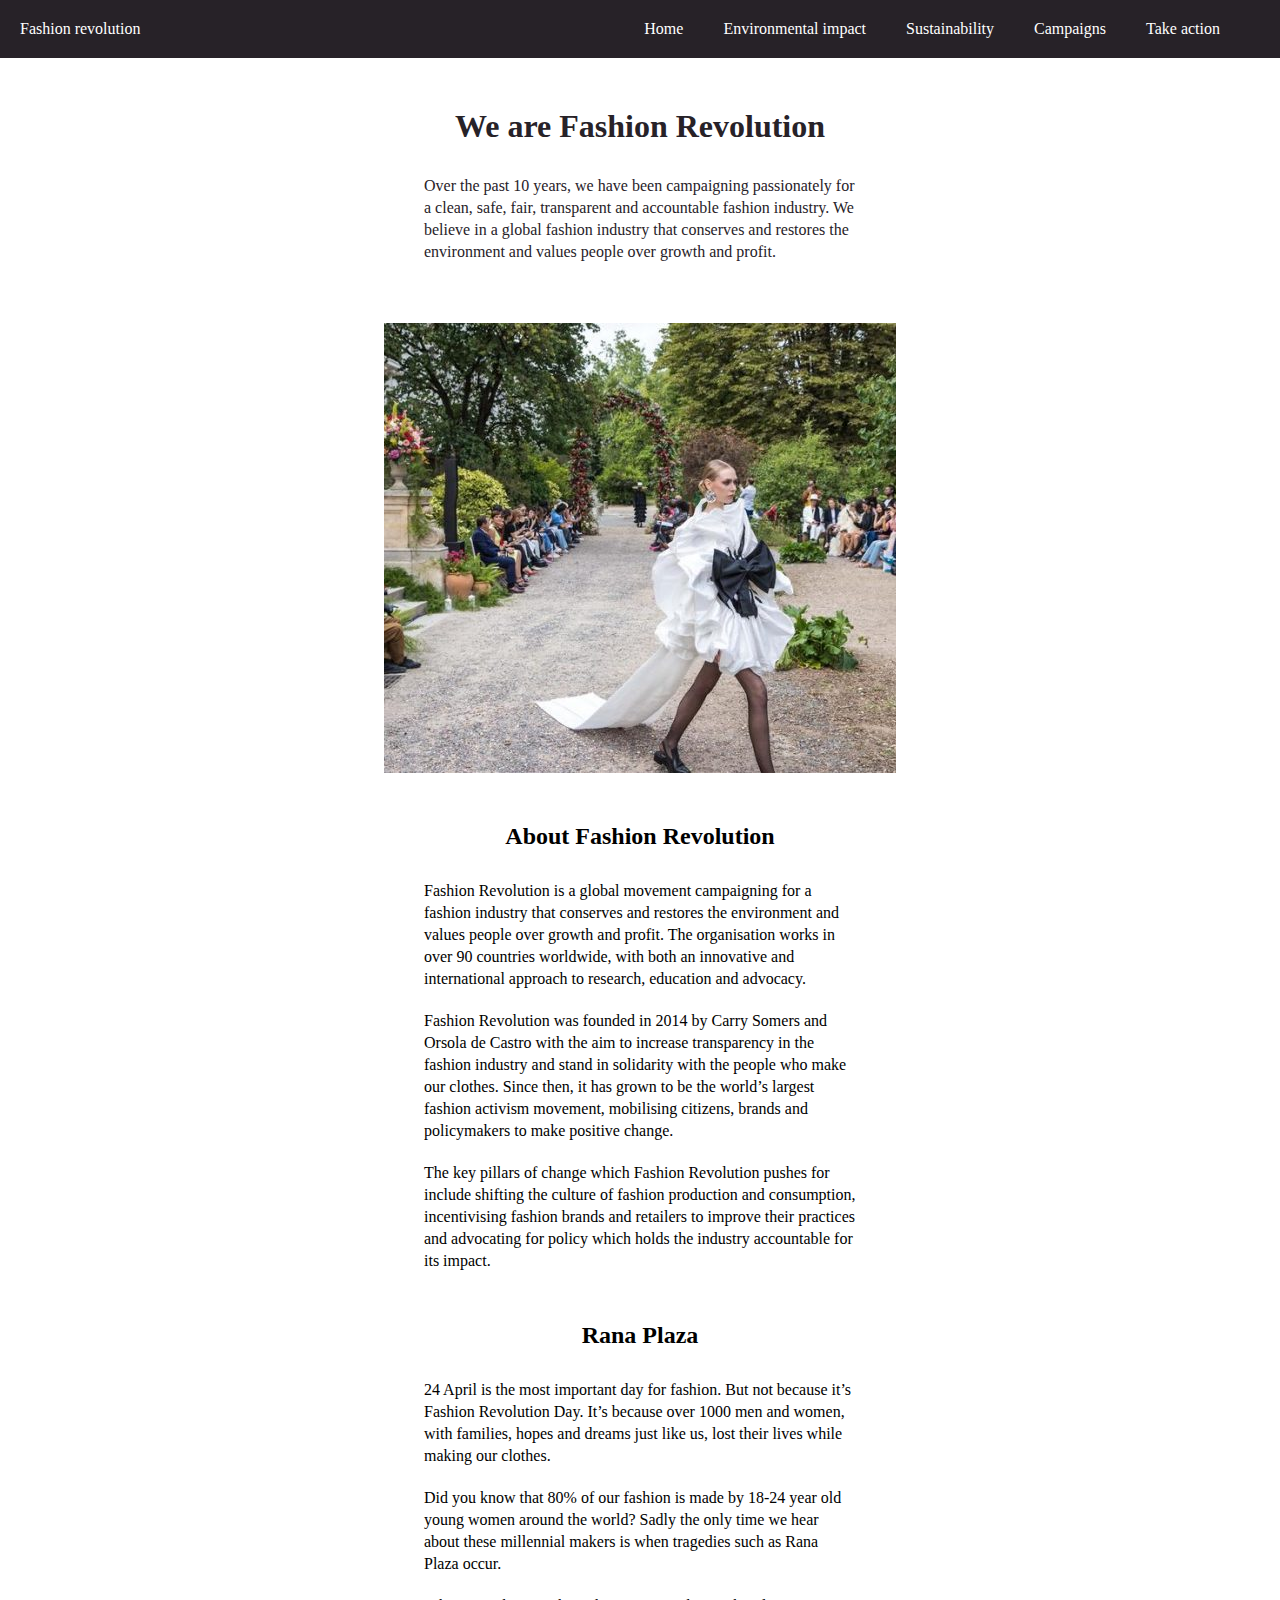
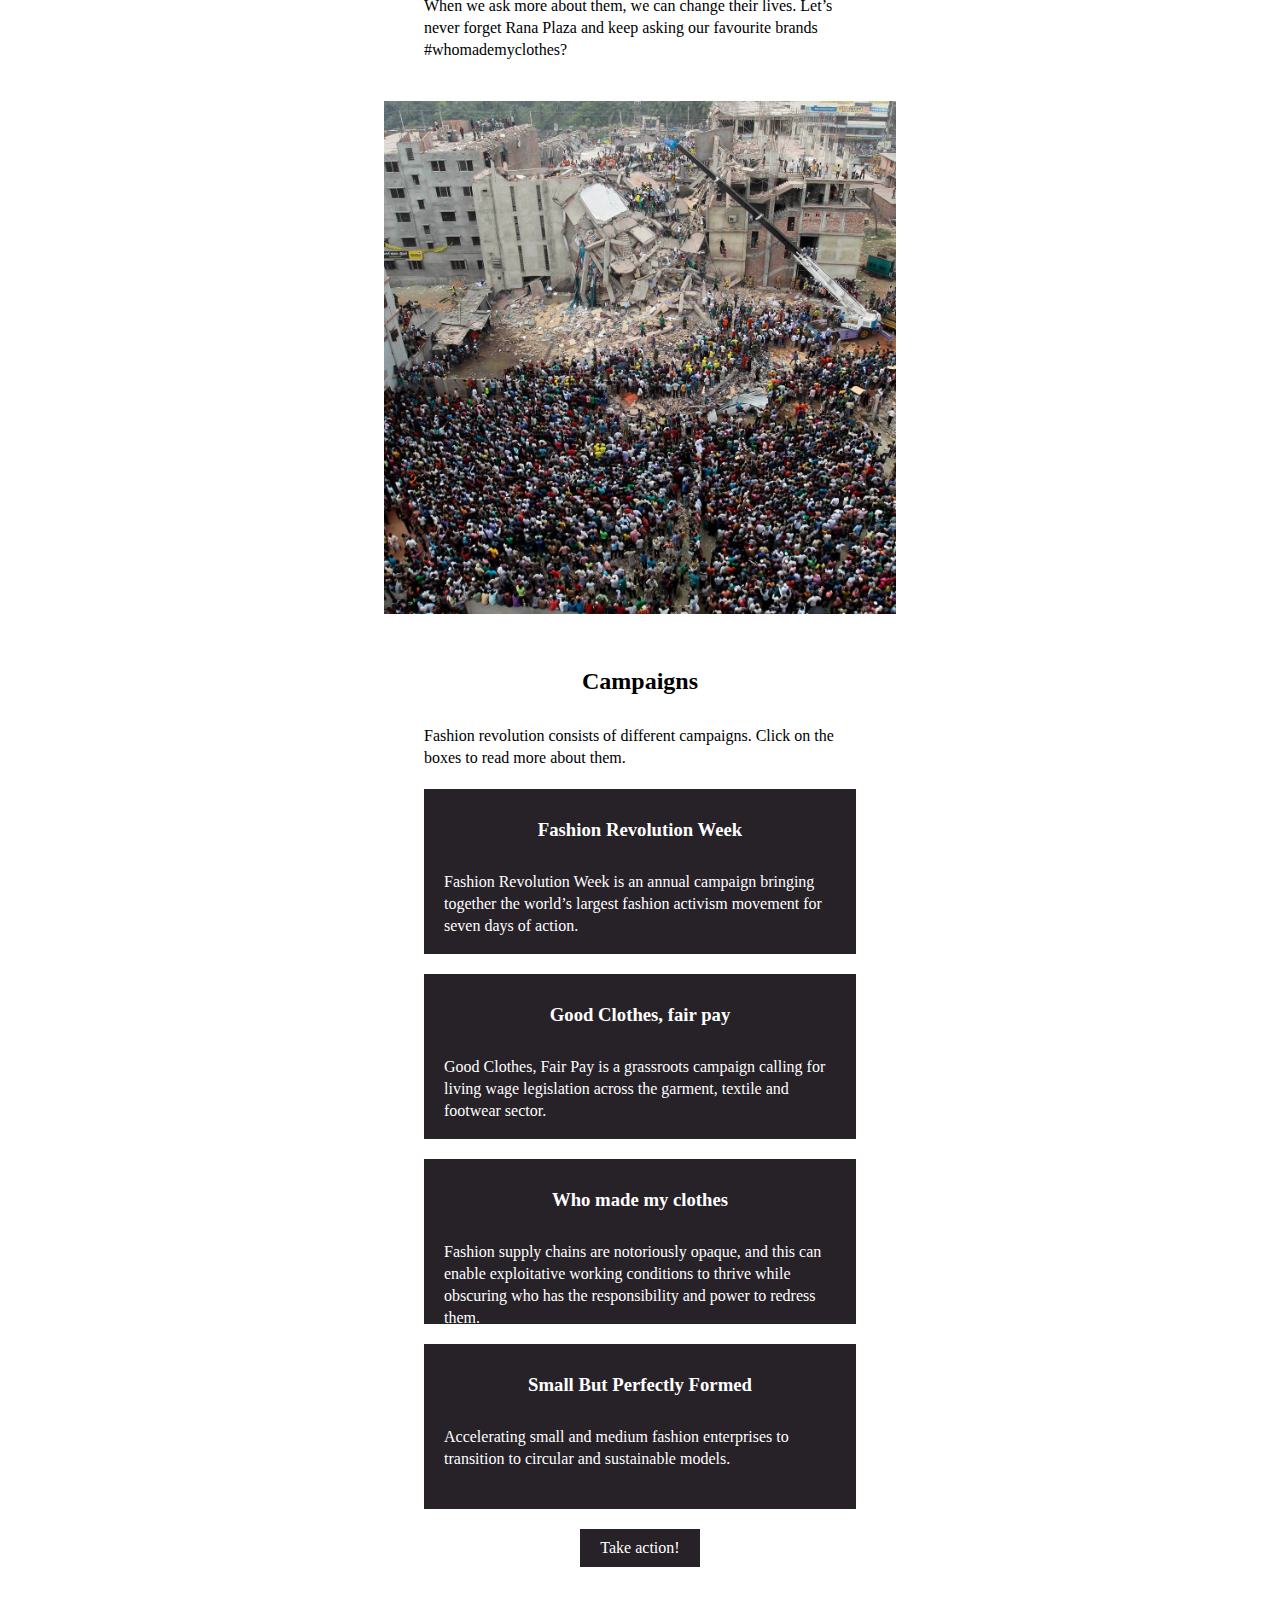
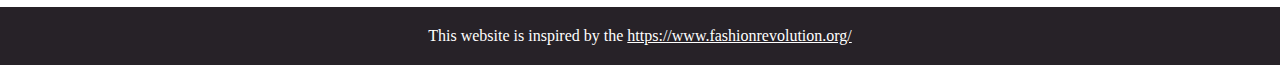
==== index.html @ 6d73a269 "first upload" ====
<!DOCTYPE html>
<html lang="en">
  <head>
    <meta charset="UTF-8">
    <meta http-equiv="X-UA-Compatible" content="IE=edge">
    <meta name="viewport" content="width=device-width, initial-scale=1.0">
    <link rel="stylesheet" href="assets/style/index.css">
    <title>Fashion Revolution</title>
    <meta name="description" content="Fashion revolution home page">
  </head>
  <body>
    <!-- skip to main content -->
    <a class="skip-to-content" href="#content">Skip to main</a>

    <header>
      <div>Fashion revolution</div>
      <nav>
        <!-- inspiration: https://polypane.app/blog/the-perfect-responsive-menu/ -->
        <div class="right">
          <button aria-expanded="false" aria-controls="menu" id="menu-btn">
            menu
          </button>
        </div>
        <ul id="menu" role="navigation" hidden>
          <li><a href="#">Home</a></li>
          <li class="hidden">
            <a href="environmental_impact.html">Environmental impact</a>
          </li>
          <li class="hidden">
            <a href="sustainability.html">Sustainability</a>
          </li>
          <li
            id="campaignsLI"
            class="hidden"
            aria-label="List of campaigns"
            tabindex="0"
          >
            Campaigns
            <ul id="campaigns-dropdown">
              <li>
                <a class="menu-skip" href="#after-dropdown"
                  >Skip over the navigation list of the different campaigns</a
                >
              </li>
              <li class="hidden">
                <a
                  href="fashion_revolution_week.html"
                  aria-label="Campaign Fashion Revolution Week"
                  >Fashion Revolution Week</a
                >
              </li>
              <li class="hidden">
                <a
                  href="good_clothes_fair_pay.html"
                  aria-label="Campaign Good Clothes, Fair Pay"
                  >Good Clothes, Fair Pay</a
                >
              </li>
              <li class="hidden">
                <a
                  href="whomademyclothes.html"
                  aria-label="Campaign Who Made My Clothes"
                  >Who Made My Clothes</a
                >
              </li>
              <li class="hidden">
                <a
                  href="small_but_perfectly_formed.html"
                  aria-label="Campaign small but perfectly formed"
                  >Small but perfectly formed</a
                >
              </li>
            </ul>
          </li>
          <li class="hidden" id="after-dropdown">
            <a href="take_action.html">Take action</a>
          </li>
          <li id="skip-to-close-btn-li">
            <a class="skip" id="skip-to-close-btn-remove" href="#menu-btn"
              >Go to close menu</a
            >
          </li>
        </ul>
      </nav>
    </header>

    <main id="content" role="main">
      <section class="first-section--first-page">
        <div
          class="fullscreen_img"
          id="firstpage"
          title="runway outside, one model and an audience"
          role="img"
        ></div>
        <div class="reverse--container">
          <h1>We are Fashion Revolution</h1>
          <p>
            Over the past 10 years, we have been campaigning passionately for a
            clean, safe, fair, transparent and accountable fashion industry. We
            believe in a global fashion industry that conserves and restores the
            environment and values people over growth and profit.
          </p>
        </div>
      </section>

      <section>
        <h2>About Fashion Revolution</h2>
        <p>
          Fashion Revolution is a global movement campaigning for a fashion
          industry that conserves and restores the environment and values people
          over growth and profit. The organisation works in over 90 countries
          worldwide, with both an innovative and international approach to
          research, education and advocacy.
        </p>
        <p>
          Fashion Revolution was founded in 2014 by Carry Somers and Orsola de
          Castro with the aim to increase transparency in the fashion industry
          and stand in solidarity with the people who make our clothes. Since
          then, it has grown to be the world’s largest fashion activism
          movement, mobilising citizens, brands and policymakers to make
          positive change.
        </p>
        <p>
          The key pillars of change which Fashion Revolution pushes for include
          shifting the culture of fashion production and consumption,
          incentivising fashion brands and retailers to improve their practices
          and advocating for policy which holds the industry accountable for its
          impact.
        </p>
      </section>

      <section>
        <h2>Rana Plaza</h2>
        <p>
          24 April is the most important day for fashion. But not because it’s
          Fashion Revolution Day. It’s because over 1000 men and women, with
          families, hopes and dreams just like us, lost their lives while making
          our clothes.
        </p>
        <p>
          Did you know that 80% of our fashion is made by 18-24 year old young
          women around the world? Sadly the only time we hear about these
          millennial makers is when tragedies such as Rana Plaza occur.
        </p>
        <p>
          When we ask more about them, we can change their lives. Let’s never
          forget Rana Plaza and keep asking our favourite brands
          #whomademyclothes?
        </p>
      </section>
      <img
        src="assets/img/rana_plaza.jpg"
        alt="rana plaza, a factory building, collapsed"
      />

      <section id="campaigns">
        <h2>Campaigns</h2>
        <p>
          Fashion revolution consists of different campaigns. Click on the boxes
          to read more about them.
        </p>
        <div class="campaign-content">
          <div class="campaign-item">
            <a href="fashion_revolution_week.html">
              <h3>Fashion Revolution Week</h3>
              <p>
                Fashion Revolution Week is an annual campaign bringing together
                the world’s largest fashion activism movement for seven days of
                action.
              </p>
            </a>
          </div>
          <div class="campaign-item">
            <a href="good_clothes_fair_pay.html">
              <h3>Good Clothes, fair pay</h3>
              <p>
                Good Clothes, Fair Pay is a grassroots campaign calling for
                living wage legislation across the garment, textile and footwear
                sector.
              </p>
            </a>
          </div>
          <div class="campaign-item">
            <a href="whomademyclothes.html">
              <h3>Who made my clothes</h3>
              <p>
                Fashion supply chains are notoriously opaque, and this can
                enable exploitative working conditions to thrive while obscuring
                who has the responsibility and power to redress them.
              </p>
            </a>
          </div>
          <div class="campaign-item">
            <a href="small_but_perfectly_formed.html">
              <h3>Small But Perfectly Formed</h3>
              <p>
                Accelerating small and medium fashion enterprises to transition
                to circular and sustainable models.
              </p>
            </a>
          </div>
        </div>
        <div class="take-action--container">
          <a
            href="take_action.html"
            class="take-action--btn"
            aria-label="Take action, go to the signature campaign"
            >Take action!</a
          >
        </div>
      </section>
      <div
        class="campaignBox_img"
        id="whomademyclothes"
        title="clean clothes campaign factory workers"
      ></div>
    </main>

    <footer>
      <p>
        This website is inspired by the
        <a href="https://www.fashionrevolution.org/" target="_blank"
          >https://www.fashionrevolution.org/</a
        >
      </p>
    </footer>

    <!-- The navigation menu for mobile version -->
    <script src="assets/js/menu.js"></script>
  </body>
</html>
---- assets/style/index.css ----
* {
  margin: 0;
  padding: 0;
}

.skip-to-content {
  position: absolute;
  top: -400px;
  color: #272228;
}

.skip-to-content:focus {
  position: relative;
  top: 0;
}

.skip {
  position: absolute;
  left: -200vw;
}

.skip:focus {
  position: relative;
  left: 0;
}

body {
  font-size: 16px;
}

a:hover, button:hover {
  opacity: 0.5;
}

.right {
  text-align: right;
}

[hidden] {
  display: none;
}

header {
  background-color: #272228;
  color: white;
  padding: 20px;
  grid-auto-flow: column;
}
header button {
  text-decoration: none;
  border: none;
  background-color: #272228;
  color: white;
  font-weight: bold;
}
header nav {
  max-width: 100vw;
  margin: -20px 0 0 auto;
}
header nav ul#menu {
  height: 100vh;
  padding: 10px 0;
}
header nav ul#menu li {
  list-style: none;
  margin: 20px 0;
  text-align: left;
}
header nav ul#menu ul#campaigns-dropdown {
  padding: 0 20px;
}
header a {
  text-decoration: none;
  color: white;
}

#campaigns__dropdown--desktop {
  display: block;
  font-weight: normal;
  font-size: 16px;
  font-family: "Times New Roman", Georgia, Times, serif;
}

.dropdown-content {
  visibility: hidden;
  max-height: 0;
  position: absolute;
  background-color: #272228;
  margin: 0 -20px;
  padding: 20px 20px 0;
}
.dropdown-content li {
  padding: 20px 0;
}

main h1, main h2, main h3 {
  text-align: center;
  padding: 10px;
}
main p {
  line-height: 22px;
  max-width: 70ch;
  margin: 20px auto;
}
main section {
  margin: 40px;
}
main .first-section--first-page {
  margin: 0;
}
main .first-section--first-page .reverse--container {
  background-color: #272228;
  color: white;
  margin: 0;
  padding: 40px;
}
main a.link--p {
  color: #272228;
  -webkit-text-decoration-style: dotted;
          text-decoration-style: dotted;
  text-align: center;
}

.campaign-item {
  width: 80vw;
  height: 125px;
  margin: 20px auto;
  background-color: #272228;
  padding: 20px;
  position: relative;
}
.campaign-item a {
  color: white;
  text-decoration: none;
}

.take-action--container {
  background-color: #272228;
  padding: 10px 20px;
  width: -webkit-fit-content;
  width: -moz-fit-content;
  width: fit-content;
  margin: 20px auto;
}
.take-action--container .take-action--btn {
  color: white;
  text-decoration: none;
  min-width: 38px;
  min-width: 38px;
}

footer {
  background-color: #272228;
  padding: 20px;
}
footer p {
  text-align: center;
  color: white;
}
footer a {
  color: white;
}

.fullscreen_img {
  height: 50vh;
  background-repeat: no-repeat;
  background-size: cover;
  background-position: center;
}

#takeaction {
  background-image: url("../img/take_action.jpg");
}

#firstpage {
  background-image: url("../img/runway_firstpage.jpg");
}

#smallbutperfectlyformed {
  background-image: url("../img/small_but_perfectly_formed.png");
}

img {
  width: 100vw;
}

.playpause, .stop, .rwd, .fwd {
  font-weight: bold;
  padding: 10px;
  margin: 10px;
  border: none;
}

.time--container {
  text-align: center;
}

.video--container {
  margin: 0;
  display: flex;
  flex-direction: column;
}
.video--container .controls {
  margin: 0 auto;
}
.video--container .playpause, .video--container .stop, .video--container .rwd, .video--container .fwd {
  background-color: white;
  color: #272228;
}

.video {
  width: 100vw;
  height: 55vw;
}

.audio {
  height: 180px;
}

.audio--container {
  position: relative;
  top: 0;
  margin: 0 auto;
  background-color: #272228;
  padding: 20px 22px;
  color: white;
  text-align: center;
}
.audio--container h3 {
  padding: 20px;
}
.audio--container .playpause, .audio--container .stop, .audio--container .rwd, .audio--container .fwd {
  background-color: #272228;
  color: white;
}

.audio::cue {
  font-size: large;
  background-color: #272228;
  color: white;
}

.transcript--btn {
  padding: 10px;
  margin: 20px;
  text-decoration: none;
  border: none;
  font-weight: bold;
}

#transcript__audio--btn {
  background-color: #272228;
  color: white;
}

#transcript__video--btn {
  background-color: white;
  color: #272228;
}

#transcript__hidden {
  padding: 0 20px;
}

table {
  font-family: Arial, Helvetica, sans-serif;
  border-collapse: collapse;
  margin: 40px 0;
  color: black;
}

caption {
  text-align: left;
  padding: 0 20px;
  font-weight: bold;
}

td, th {
  padding: 20px;
  max-width: 70ch;
  vertical-align: top;
  text-align: left;
}

tr:hover {
  background-color: #ddd;
}

th.firstline {
  border-bottom: solid 2px black;
}

form {
  margin: 40px auto;
  display: grid;
}
form label {
  grid-column: 1;
  display: inline-block;
}
form input {
  margin: 5px 0;
}
form .submit {
  margin: 5px 0 0 auto;
  background-color: #272228;
  color: white;
}

.popup--container {
  visibility: hidden;
  max-height: 0;
  width: 100vw;
  background-color: blueviolet;
  color: white;
}
.popup--container .popup--content {
  display: flex;
  justify-content: space-between;
  border-radius: 5%;
  padding: 20px;
}
.popup--container p {
  margin: 0 auto;
}
.popup--container a {
  color: blueviolet;
  background-color: white;
  padding: 10px;
  border-radius: 5px;
  text-decoration: none;
}
.popup--container button {
  background-color: blueviolet;
  border: none;
  color: white;
}

.show {
  visibility: visible;
  max-height: -webkit-fit-content;
  max-height: -moz-fit-content;
  max-height: fit-content;
}

@media only screen and (min-width: 900px) {
  header {
    display: flex;
    background-color: #272228;
    color: white;
    padding: 20px;
  }
  header button {
    display: none;
  }
  header nav {
    max-width: 70vw;
    margin: 0 0 0 auto;
  }
  header nav ul#menu {
    display: flex;
    gap: 40px;
    height: auto;
    padding: 0;
  }
  header nav ul#menu li {
    margin: 0;
  }
  header [hidden] {
    display: flex;
  }
  .fullscreen_img {
    width: 40vw;
    margin: 0 auto;
    min-width: 40vw;
  }
  main {
    max-width: 40vw;
    margin: 0 auto;
  }
  main .first-section--first-page {
    display: flex;
    flex-direction: column-reverse;
    max-width: 40vw;
    margin: 0 auto;
  }
  main .first-section--first-page .reverse--container {
    background-color: white;
    color: #272228;
  }
  main .first-section--first-page .fullscreen_img {
    height: 50vh;
    margin: 0;
  }
  #takeaction {
    background-image: url("../img/take_action.jpg");
  }
  table {
    margin: 40px auto;
  }
  form {
    max-width: 25vw;
  }
  .video {
    margin: 0 auto;
    width: 600px;
    height: 360px;
  }
  .campaign-content {
    margin: auto;
  }
  .campaign-item {
    width: 30vw;
    min-width: -webkit-fit-content;
    min-width: -moz-fit-content;
    min-width: fit-content;
  }
  img {
    width: 40vw;
    min-width: 40vw;
    margin: 0 auto;
  }
}/*# sourceMappingURL=index.css.map */
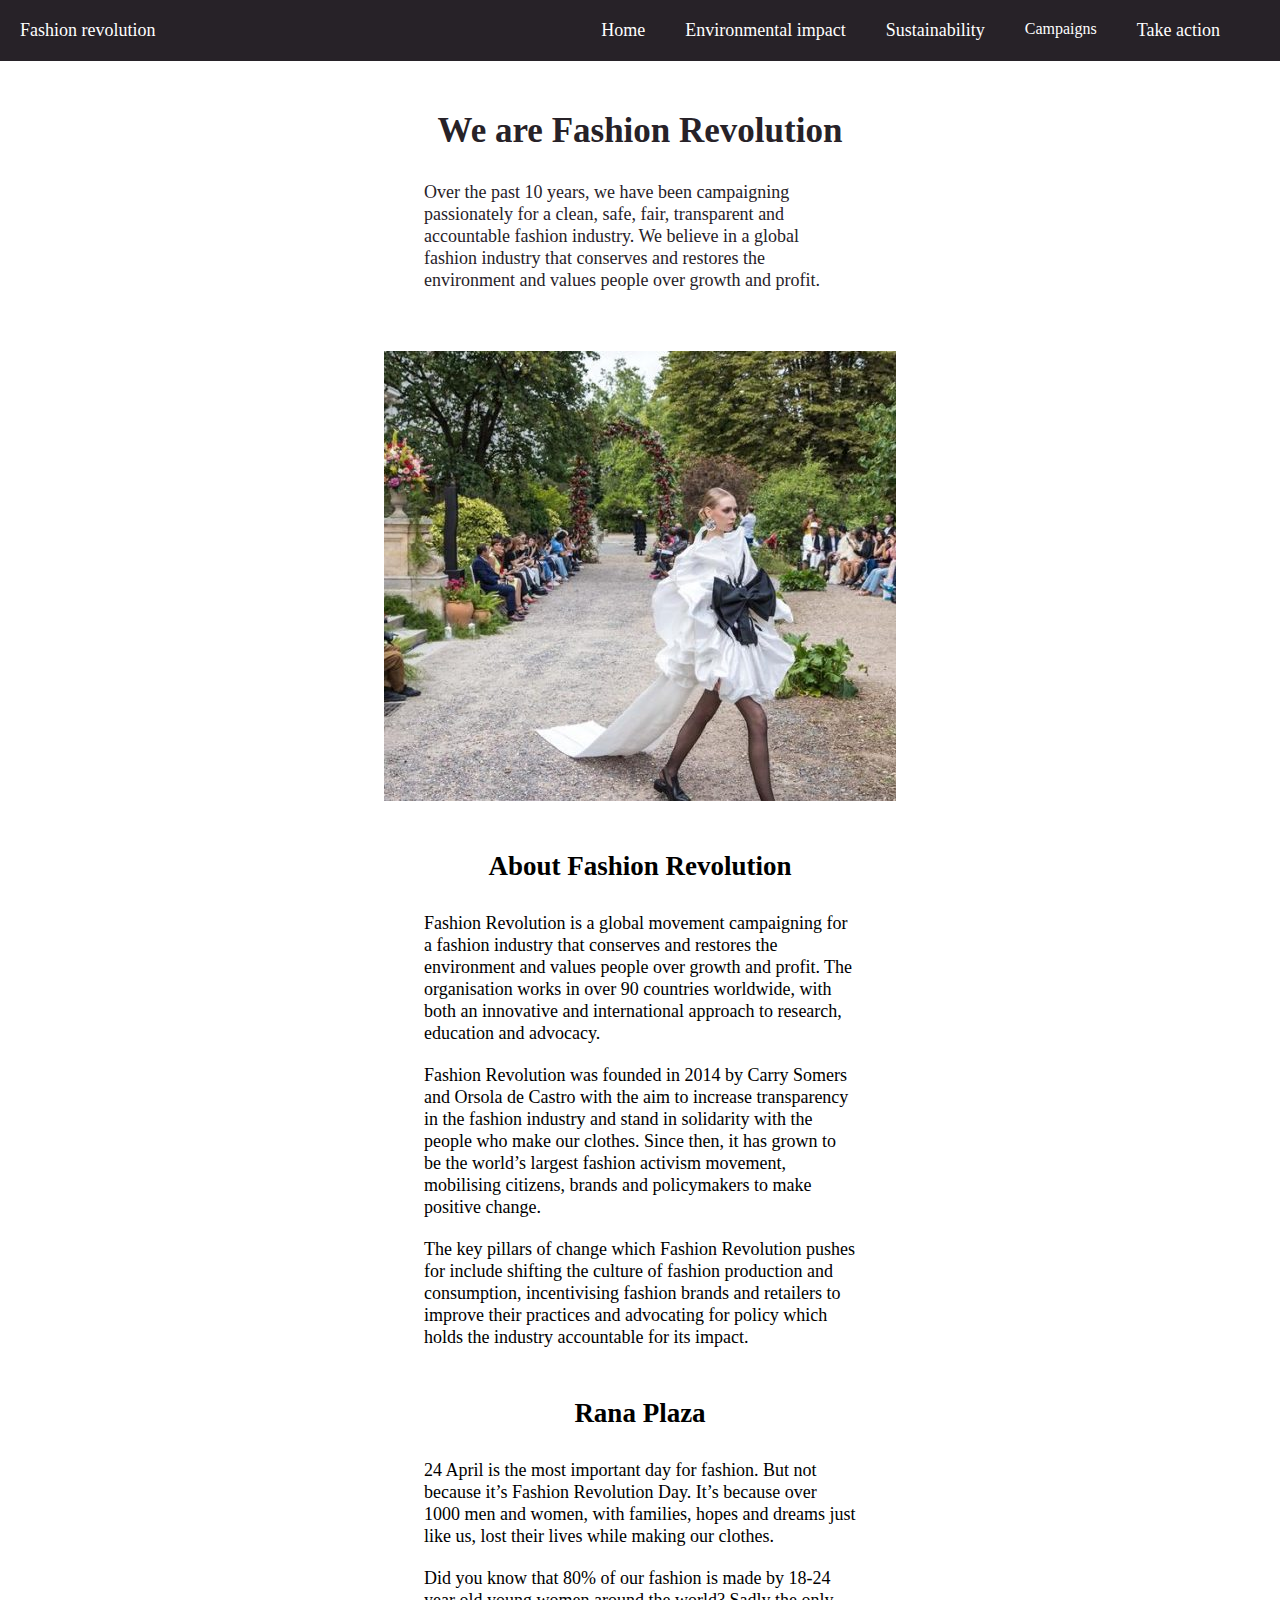
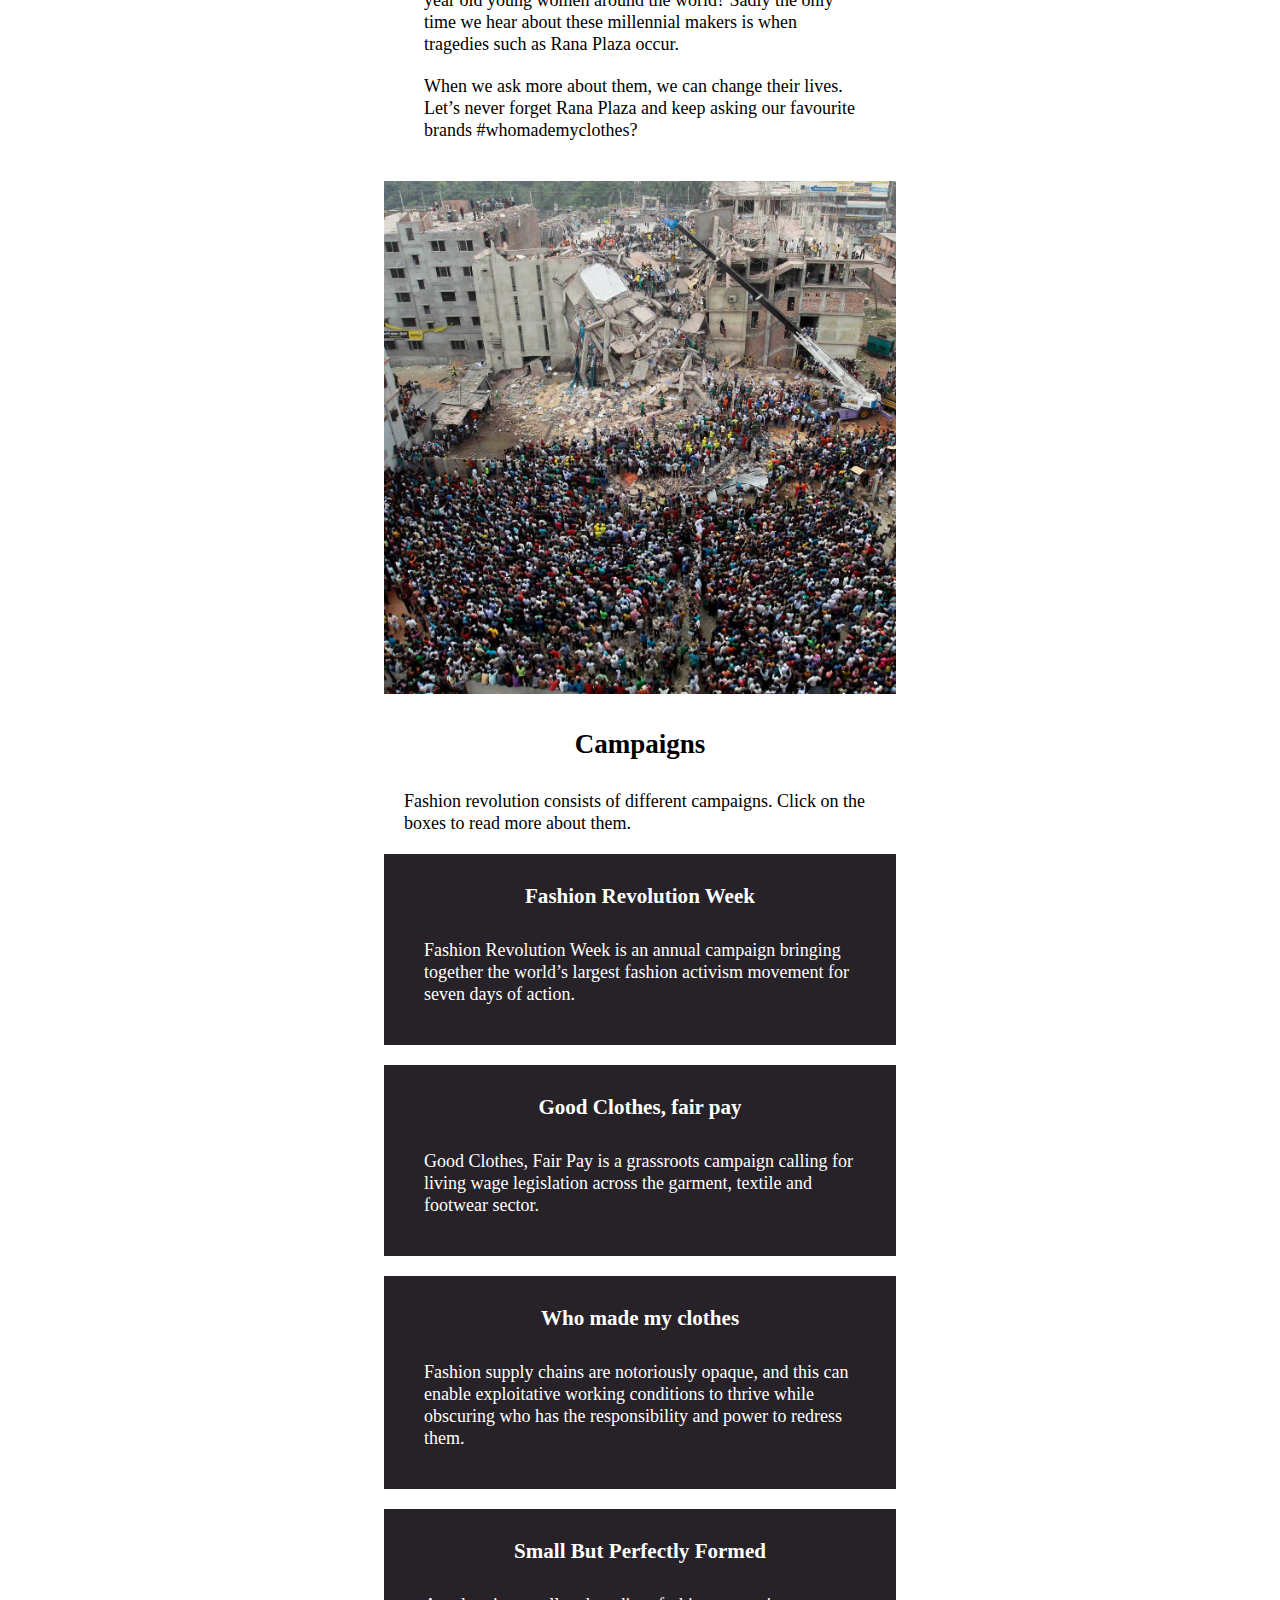
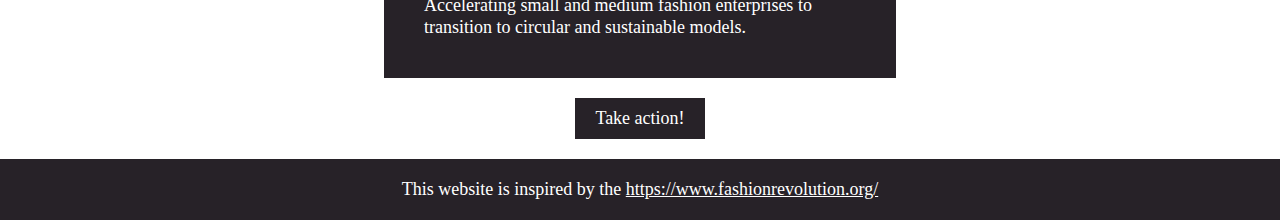
==== commit 8c9a8a83: "font size and video controls" ====
--- a/index.html
+++ b/index.html
@@ -85,135 +85,143 @@
     </header>
 
     <main id="content" role="main">
-      <section class="first-section--first-page">
+      <article>
+        <section class="first-section--first-page">
+          <div
+            class="fullscreen_img"
+            id="firstpage"
+            title="runway outside, one model and an audience"
+            role="img"
+            aria-label="runway outside, one model and an audience"
+          ></div>
+          <div class="reverse--container">
+            <h1>We are Fashion Revolution</h1>
+            <p>
+              Over the past 10 years, we have been campaigning passionately for a
+              clean, safe, fair, transparent and accountable fashion industry. We
+              believe in a global fashion industry that conserves and restores the
+              environment and values people over growth and profit.
+            </p>
+          </div>
+        </section>
+
+        <section>
+          <h2>About Fashion Revolution</h2>
+          <p>
+            Fashion Revolution is a global movement campaigning for a fashion
+            industry that conserves and restores the environment and values people
+            over growth and profit. The organisation works in over 90 countries
+            worldwide, with both an innovative and international approach to
+            research, education and advocacy.
+          </p>
+          <p>
+            Fashion Revolution was founded in 2014 by Carry Somers and Orsola de
+            Castro with the aim to increase transparency in the fashion industry
+            and stand in solidarity with the people who make our clothes. Since
+            then, it has grown to be the world’s largest fashion activism
+            movement, mobilising citizens, brands and policymakers to make
+            positive change.
+          </p>
+          <p>
+            The key pillars of change which Fashion Revolution pushes for include
+            shifting the culture of fashion production and consumption,
+            incentivising fashion brands and retailers to improve their practices
+            and advocating for policy which holds the industry accountable for its
+            impact.
+          </p>
+        </section>
+      </article>
+
+      <article>
+        <section>
+          <h2>Rana Plaza</h2>
+          <p>
+            24 April is the most important day for fashion. But not because it’s
+            Fashion Revolution Day. It’s because over 1000 men and women, with
+            families, hopes and dreams just like us, lost their lives while making
+            our clothes.
+          </p>
+          <p>
+            Did you know that 80% of our fashion is made by 18-24 year old young
+            women around the world? Sadly the only time we hear about these
+            millennial makers is when tragedies such as Rana Plaza occur.
+          </p>
+          <p>
+            When we ask more about them, we can change their lives. Let’s never
+            forget Rana Plaza and keep asking our favourite brands
+            #whomademyclothes?
+          </p>
+        </section>
+        <img
+          src="assets/img/rana_plaza.jpg"
+          alt="rana plaza, a factory building, collapsed"
+        />
+      </article>
+
+      <article>
+        <section id="campaigns">
+          <h2>Campaigns</h2>
+          <p>
+            Fashion revolution consists of different campaigns. Click on the boxes
+            to read more about them.
+          </p>
+          <div class="campaign-content">
+            <div class="campaign-item">
+              <a href="fashion_revolution_week.html">
+                <h3>Fashion Revolution Week</h3>
+                <p>
+                  Fashion Revolution Week is an annual campaign bringing together
+                  the world’s largest fashion activism movement for seven days of
+                  action.
+                </p>
+              </a>
+            </div>
+            <div class="campaign-item">
+              <a href="good_clothes_fair_pay.html">
+                <h3>Good Clothes, fair pay</h3>
+                <p>
+                  Good Clothes, Fair Pay is a grassroots campaign calling for
+                  living wage legislation across the garment, textile and footwear
+                  sector.
+                </p>
+              </a>
+            </div>
+            <div class="campaign-item">
+              <a href="whomademyclothes.html">
+                <h3>Who made my clothes</h3>
+                <p>
+                  Fashion supply chains are notoriously opaque, and this can
+                  enable exploitative working conditions to thrive while obscuring
+                  who has the responsibility and power to redress them.
+                </p>
+              </a>
+            </div>
+            <div class="campaign-item">
+              <a href="small_but_perfectly_formed.html">
+                <h3>Small But Perfectly Formed</h3>
+                <p>
+                  Accelerating small and medium fashion enterprises to transition
+                  to circular and sustainable models.
+                </p>
+              </a>
+            </div>
+          </div>
+          <div class="take-action--container">
+            <a
+              href="take_action.html"
+              class="take-action--btn"
+              aria-label="Take action, go to the signature campaign"
+              >Take action!</a
+            >
+          </div>
+        </section>
         <div
-          class="fullscreen_img"
-          id="firstpage"
-          title="runway outside, one model and an audience"
-          role="img"
+          class="campaignBox_img"
+          id="whomademyclothes"
+          title="clean clothes campaign factory workers"
         ></div>
-        <div class="reverse--container">
-          <h1>We are Fashion Revolution</h1>
-          <p>
-            Over the past 10 years, we have been campaigning passionately for a
-            clean, safe, fair, transparent and accountable fashion industry. We
-            believe in a global fashion industry that conserves and restores the
-            environment and values people over growth and profit.
-          </p>
-        </div>
-      </section>
-
-      <section>
-        <h2>About Fashion Revolution</h2>
-        <p>
-          Fashion Revolution is a global movement campaigning for a fashion
-          industry that conserves and restores the environment and values people
-          over growth and profit. The organisation works in over 90 countries
-          worldwide, with both an innovative and international approach to
-          research, education and advocacy.
-        </p>
-        <p>
-          Fashion Revolution was founded in 2014 by Carry Somers and Orsola de
-          Castro with the aim to increase transparency in the fashion industry
-          and stand in solidarity with the people who make our clothes. Since
-          then, it has grown to be the world’s largest fashion activism
-          movement, mobilising citizens, brands and policymakers to make
-          positive change.
-        </p>
-        <p>
-          The key pillars of change which Fashion Revolution pushes for include
-          shifting the culture of fashion production and consumption,
-          incentivising fashion brands and retailers to improve their practices
-          and advocating for policy which holds the industry accountable for its
-          impact.
-        </p>
-      </section>
-
-      <section>
-        <h2>Rana Plaza</h2>
-        <p>
-          24 April is the most important day for fashion. But not because it’s
-          Fashion Revolution Day. It’s because over 1000 men and women, with
-          families, hopes and dreams just like us, lost their lives while making
-          our clothes.
-        </p>
-        <p>
-          Did you know that 80% of our fashion is made by 18-24 year old young
-          women around the world? Sadly the only time we hear about these
-          millennial makers is when tragedies such as Rana Plaza occur.
-        </p>
-        <p>
-          When we ask more about them, we can change their lives. Let’s never
-          forget Rana Plaza and keep asking our favourite brands
-          #whomademyclothes?
-        </p>
-      </section>
-      <img
-        src="assets/img/rana_plaza.jpg"
-        alt="rana plaza, a factory building, collapsed"
-      />
-
-      <section id="campaigns">
-        <h2>Campaigns</h2>
-        <p>
-          Fashion revolution consists of different campaigns. Click on the boxes
-          to read more about them.
-        </p>
-        <div class="campaign-content">
-          <div class="campaign-item">
-            <a href="fashion_revolution_week.html">
-              <h3>Fashion Revolution Week</h3>
-              <p>
-                Fashion Revolution Week is an annual campaign bringing together
-                the world’s largest fashion activism movement for seven days of
-                action.
-              </p>
-            </a>
-          </div>
-          <div class="campaign-item">
-            <a href="good_clothes_fair_pay.html">
-              <h3>Good Clothes, fair pay</h3>
-              <p>
-                Good Clothes, Fair Pay is a grassroots campaign calling for
-                living wage legislation across the garment, textile and footwear
-                sector.
-              </p>
-            </a>
-          </div>
-          <div class="campaign-item">
-            <a href="whomademyclothes.html">
-              <h3>Who made my clothes</h3>
-              <p>
-                Fashion supply chains are notoriously opaque, and this can
-                enable exploitative working conditions to thrive while obscuring
-                who has the responsibility and power to redress them.
-              </p>
-            </a>
-          </div>
-          <div class="campaign-item">
-            <a href="small_but_perfectly_formed.html">
-              <h3>Small But Perfectly Formed</h3>
-              <p>
-                Accelerating small and medium fashion enterprises to transition
-                to circular and sustainable models.
-              </p>
-            </a>
-          </div>
-        </div>
-        <div class="take-action--container">
-          <a
-            href="take_action.html"
-            class="take-action--btn"
-            aria-label="Take action, go to the signature campaign"
-            >Take action!</a
-          >
-        </div>
-      </section>
-      <div
-        class="campaignBox_img"
-        id="whomademyclothes"
-        title="clean clothes campaign factory workers"
-      ></div>
+      </article>
+
     </main>
 
     <footer>
--- a/assets/style/index.css
+++ b/assets/style/index.css
@@ -1,6 +1,14 @@
 * {
   margin: 0;
   padding: 0;
+}
+
+html {
+  font-size: 62.5%;
+}
+
+body {
+  font-size: 1.8rem;
 }
 
 .skip-to-content {
@@ -24,10 +32,6 @@
   left: 0;
 }
 
-body {
-  font-size: 16px;
-}
-
 a:hover, button:hover {
   opacity: 0.5;
 }
@@ -52,6 +56,8 @@
   background-color: #272228;
   color: white;
   font-weight: bold;
+  font-size: 1.8rem;
+  font-family: "Times New Roman", Times, serif;
 }
 header nav {
   max-width: 100vw;
@@ -97,6 +103,9 @@
   text-align: center;
   padding: 10px;
 }
+main h1 {
+  font-size: 3.5rem;
+}
 main p {
   line-height: 22px;
   max-width: 70ch;
@@ -121,9 +130,15 @@
   text-align: center;
 }
 
+#campaigns {
+  margin: 20px 0;
+  width: 100vw;
+}
+#campaigns p {
+  margin: 20px;
+}
+
 .campaign-item {
-  width: 80vw;
-  height: 125px;
   margin: 20px auto;
   background-color: #272228;
   padding: 20px;
@@ -161,6 +176,10 @@
   color: white;
 }
 
+img {
+  width: 100vw;
+}
+
 .fullscreen_img {
   height: 50vh;
   background-repeat: no-repeat;
@@ -168,10 +187,6 @@
   background-position: center;
 }
 
-#takeaction {
-  background-image: url("../img/take_action.jpg");
-}
-
 #firstpage {
   background-image: url("../img/runway_firstpage.jpg");
 }
@@ -180,11 +195,7 @@
   background-image: url("../img/small_but_perfectly_formed.png");
 }
 
-img {
-  width: 100vw;
-}
-
-.playpause, .stop, .rwd, .fwd {
+.playpause, .stop, .rwd, .fwd, .mute, .volinc, .voldec {
   font-weight: bold;
   padding: 10px;
   margin: 10px;
@@ -203,7 +214,7 @@
 .video--container .controls {
   margin: 0 auto;
 }
-.video--container .playpause, .video--container .stop, .video--container .rwd, .video--container .fwd {
+.video--container .playpause, .video--container .stop, .video--container .rwd, .video--container .fwd, .video--container .mute, .video--container .volinc, .video--container .voldec {
   background-color: white;
   color: #272228;
 }
@@ -229,7 +240,7 @@
 .audio--container h3 {
   padding: 20px;
 }
-.audio--container .playpause, .audio--container .stop, .audio--container .rwd, .audio--container .fwd {
+.audio--container .playpause, .audio--container .stop, .audio--container .rwd, .audio--container .fwd, .audio--container .mute, .audio--container .volinc, .audio--container .voldec {
   background-color: #272228;
   color: white;
 }
@@ -406,6 +417,9 @@
     width: 600px;
     height: 360px;
   }
+  #campaigns {
+    width: 40vw;
+  }
   .campaign-content {
     margin: auto;
   }
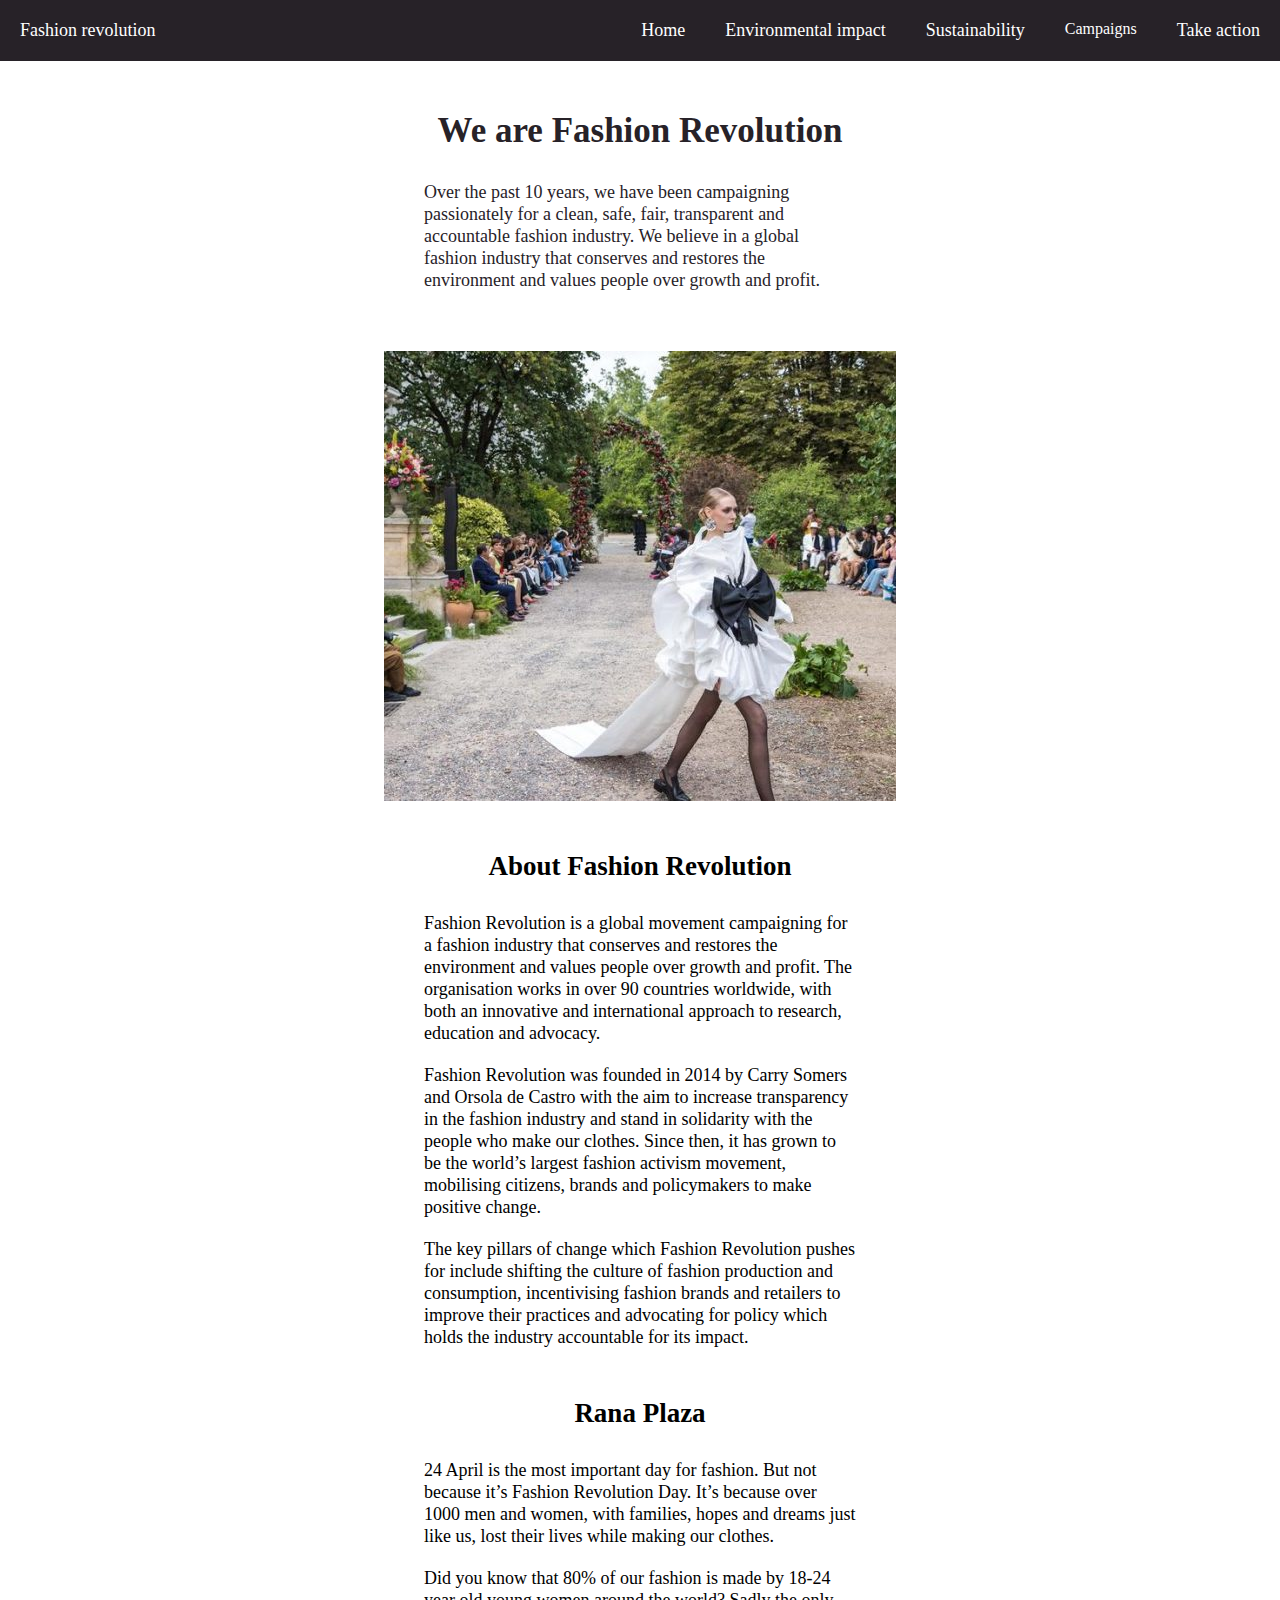
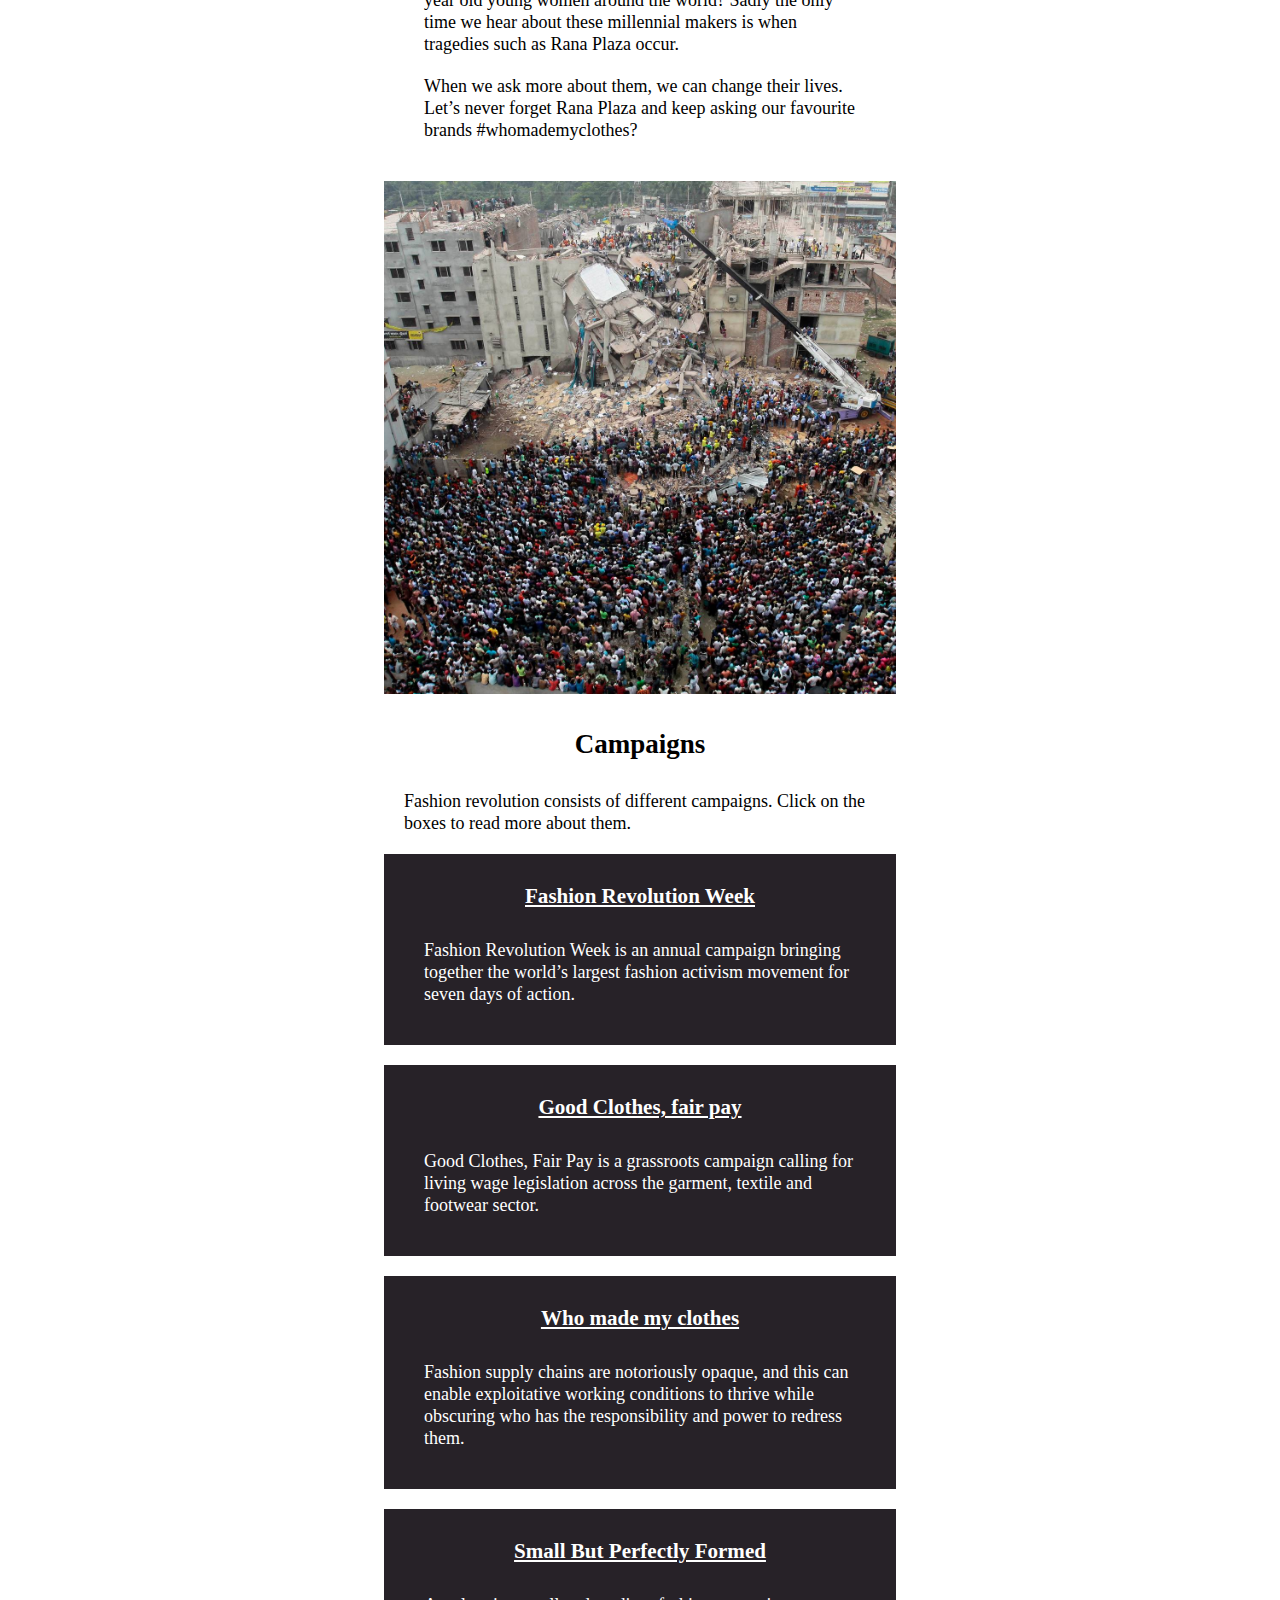
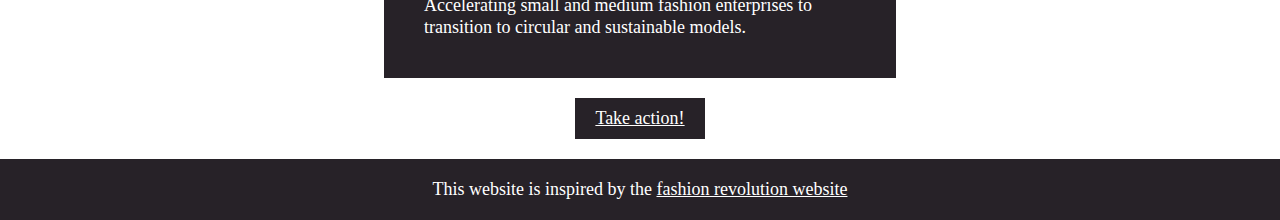
==== commit 749e08c0: "removed aria label on table" ====
--- a/index.html
+++ b/index.html
@@ -22,7 +22,7 @@
           </button>
         </div>
         <ul id="menu" role="navigation" hidden>
-          <li><a href="#">Home</a></li>
+          <li><a href="index.html">Home</a></li>
           <li class="hidden">
             <a href="environmental_impact.html">Environmental impact</a>
           </li>
@@ -75,17 +75,11 @@
           <li class="hidden" id="after-dropdown">
             <a href="take_action.html">Take action</a>
           </li>
-          <li id="skip-to-close-btn-li">
-            <a class="skip" id="skip-to-close-btn-remove" href="#menu-btn"
-              >Go to close menu</a
-            >
-          </li>
         </ul>
       </nav>
     </header>
 
     <main id="content" role="main">
-      <article>
         <section class="first-section--first-page">
           <div
             class="fullscreen_img"
@@ -130,9 +124,7 @@
             impact.
           </p>
         </section>
-      </article>
-
-      <article>
+
         <section>
           <h2>Rana Plaza</h2>
           <p>
@@ -155,10 +147,8 @@
         <img
           src="assets/img/rana_plaza.jpg"
           alt="rana plaza, a factory building, collapsed"
-        />
-      </article>
-
-      <article>
+        >
+
         <section id="campaigns">
           <h2>Campaigns</h2>
           <p>
@@ -220,7 +210,6 @@
           id="whomademyclothes"
           title="clean clothes campaign factory workers"
         ></div>
-      </article>
 
     </main>
 
@@ -228,7 +217,7 @@
       <p>
         This website is inspired by the
         <a href="https://www.fashionrevolution.org/" target="_blank"
-          >https://www.fashionrevolution.org/</a
+          >fashion revolution website</a
         >
       </p>
     </footer>
--- a/assets/style/index.css
+++ b/assets/style/index.css
@@ -148,6 +148,9 @@
   color: white;
   text-decoration: none;
 }
+.campaign-item a h3 {
+  text-decoration: underline;
+}
 
 .take-action--container {
   background-color: #272228;
@@ -159,9 +162,8 @@
 }
 .take-action--container .take-action--btn {
   color: white;
-  text-decoration: none;
   min-width: 38px;
-  min-width: 38px;
+  min-height: 38px;
 }
 
 footer {
@@ -204,6 +206,7 @@
 
 .time--container {
   text-align: center;
+  font-family: Arial, Helvetica, sans-serif;
 }
 
 .video--container {
@@ -217,6 +220,7 @@
 .video--container .playpause, .video--container .stop, .video--container .rwd, .video--container .fwd, .video--container .mute, .video--container .volinc, .video--container .voldec {
   background-color: white;
   color: #272228;
+  font-size: 1.8rem;
 }
 
 .video {
@@ -243,6 +247,11 @@
 .audio--container .playpause, .audio--container .stop, .audio--container .rwd, .audio--container .fwd, .audio--container .mute, .audio--container .volinc, .audio--container .voldec {
   background-color: #272228;
   color: white;
+}
+
+.playpause {
+  display: block;
+  margin: 0 auto;
 }
 
 .audio::cue {
@@ -257,6 +266,7 @@
   text-decoration: none;
   border: none;
   font-weight: bold;
+  font-size: 1.8rem;
 }
 
 #transcript__audio--btn {
@@ -316,6 +326,10 @@
   margin: 5px 0 0 auto;
   background-color: #272228;
   color: white;
+  min-width: 38px;
+  min-height: 38px;
+  padding: 0 20px;
+  font-size: 1.8rem;
 }
 
 .popup--container {
@@ -414,7 +428,7 @@
   }
   .video {
     margin: 0 auto;
-    width: 600px;
+    width: 100%;
     height: 360px;
   }
   #campaigns {
